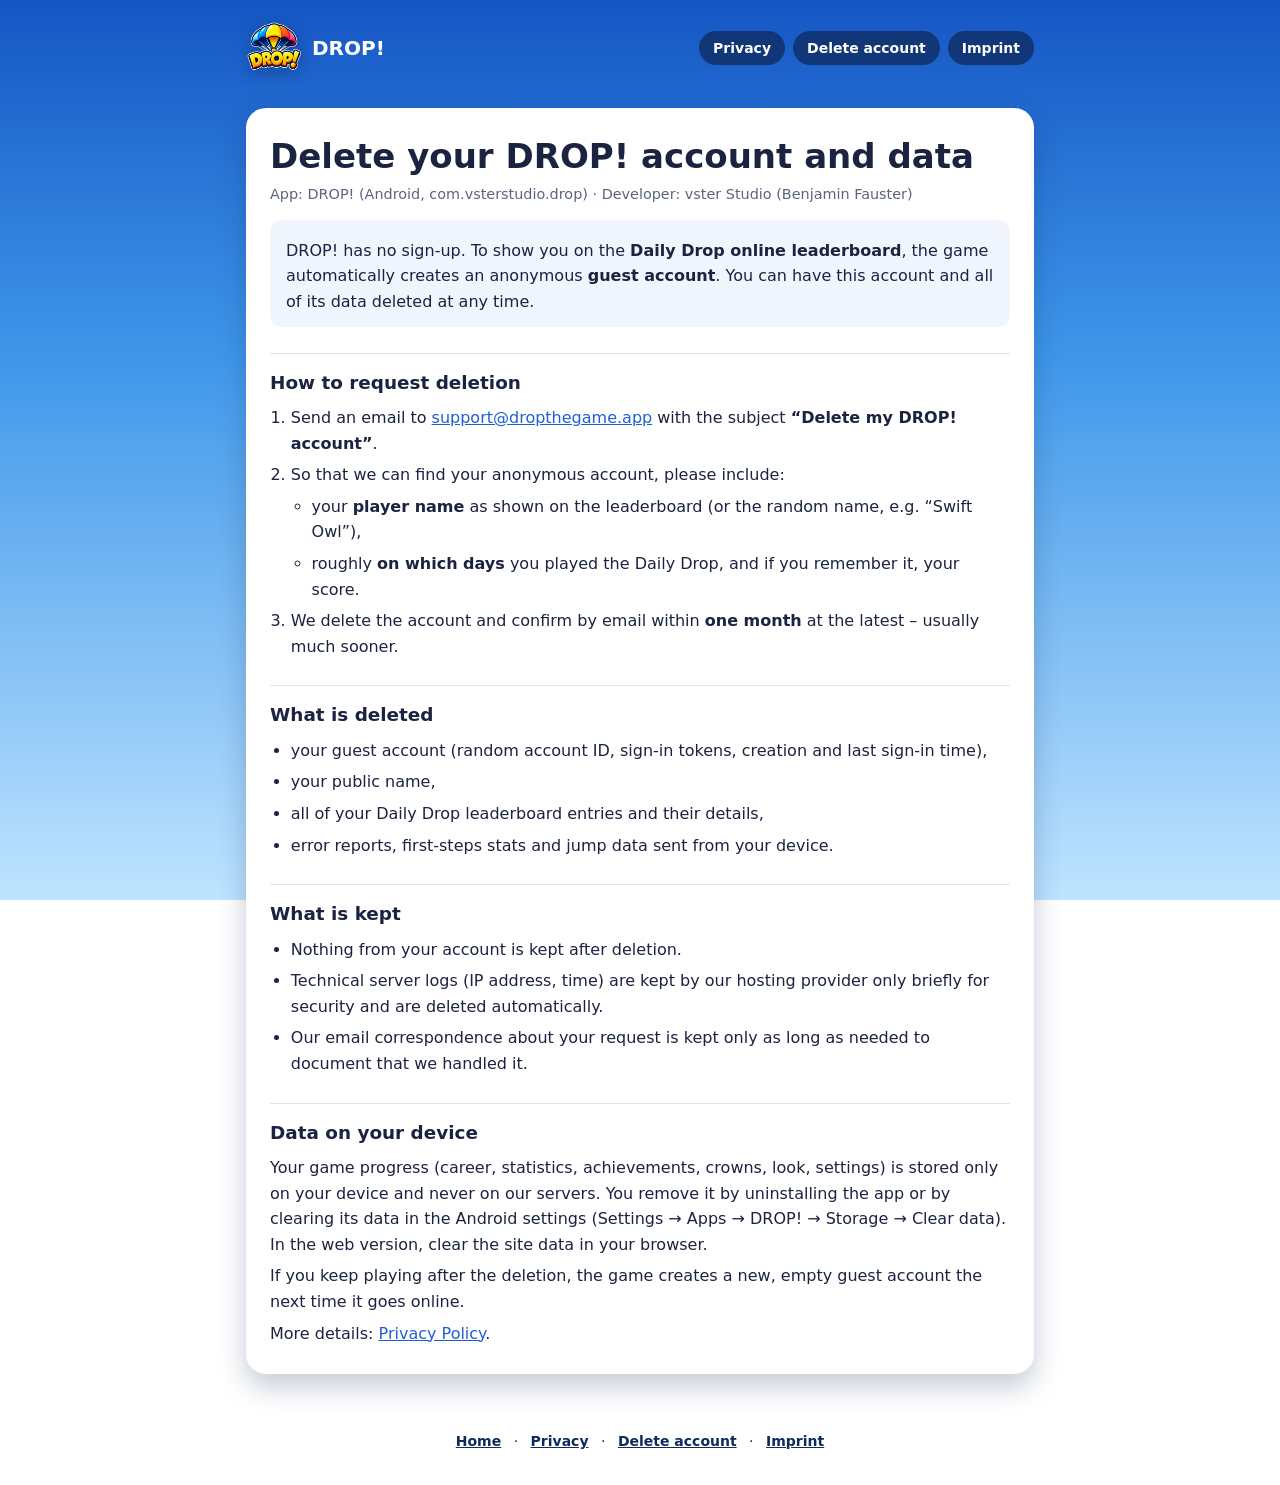
==== delete-account/index.html @ ca047c0c "Datenschutz: Sprungdaten für den künftigen Online-Modus Co-Authored-By: Claude Opus 5.5 <noreply@ant" ====
<!doctype html>
<html lang="en">
<head>
  <meta charset="utf-8">
  <meta name="viewport" content="width=device-width, initial-scale=1">
  <title>DROP! – Delete account</title>
  <meta name="description" content="How to delete your DROP! guest account and Daily Drop leaderboard data.">
  <link rel="icon" type="image/png" sizes="32x32" href="../img/icon-32.png">
  <link rel="stylesheet" href="../legal.css">
</head>
<body>
  <div class="top">
    <a class="home" href="../"><img src="../img/logo.webp" width="432" height="432" alt="">DROP!</a>
    <nav>
      <a href="../privacy/">Privacy</a>
      <a href="../delete-account/">Delete account</a>
      <a href="../imprint/">Imprint</a>
    </nav>
  </div>

  <main>
    <section class="card" id="en" lang="en">
      <h1>Delete your DROP! account and data</h1>
      <p class="meta">App: DROP! (Android, com.vsterstudio.drop) · Developer: vster Studio (Benjamin Fauster)</p>
      <div class="summary">
        <p>DROP! has no sign-up. To show you on the <strong>Daily Drop online leaderboard</strong>, the game automatically creates an anonymous <strong>guest account</strong>. You can have this account and all of its data deleted at any time.</p>
      </div>

      <h2>How to request deletion</h2>
      <ol>
        <li>Send an email to <a href="mailto:support@dropthegame.app?subject=Delete%20my%20DROP!%20account">support@dropthegame.app</a> with the subject <strong>“Delete my DROP! account”</strong>.</li>
        <li>So that we can find your anonymous account, please include:
          <ul>
            <li>your <strong>player name</strong> as shown on the leaderboard (or the random name, e.g. “Swift Owl”),</li>
            <li>roughly <strong>on which days</strong> you played the Daily Drop, and if you remember it, your score.</li>
          </ul>
        </li>
        <li>We delete the account and confirm by email within <strong>one month</strong> at the latest – usually much sooner.</li>
      </ol>

      <h2>What is deleted</h2>
      <ul>
        <li>your guest account (random account ID, sign-in tokens, creation and last sign-in time),</li>
        <li>your public name,</li>
        <li>all of your Daily Drop leaderboard entries and their details,</li>
        <li>error reports, first-steps stats and jump data sent from your device.</li>
      </ul>

      <h2>What is kept</h2>
      <ul>
        <li>Nothing from your account is kept after deletion.</li>
        <li>Technical server logs (IP address, time) are kept by our hosting provider only briefly for security and are deleted automatically.</li>
        <li>Our email correspondence about your request is kept only as long as needed to document that we handled it.</li>
      </ul>

      <h2>Data on your device</h2>
      <p>Your game progress (career, statistics, achievements, crowns, look, settings) is stored only on your device and never on our servers. You remove it by uninstalling the app or by clearing its data in the Android settings (Settings → Apps → DROP! → Storage → Clear data). In the web version, clear the site data in your browser.</p>
      <p>If you keep playing after the deletion, the game creates a new, empty guest account the next time it goes online.</p>
      <p>More details: <a href="../privacy/#en">Privacy Policy</a>.</p>
    </section>

  </main>

  <footer>
    <a href="../">Home</a> · <a href="../privacy/">Privacy</a> · <a href="../delete-account/">Delete account</a> · <a href="../imprint/">Imprint</a>
  </footer>
</body>
</html>
---- legal.css ----
/* Gemeinsamer Stil für Datenschutz, Konto löschen und Impressum */
:root {
  --sky-top: #1556c4;
  --sky-low: #bfe4ff;
  --card: #ffffff;
  --text: #1b2340;
  --muted: #5b6380;
  --accent: #1f5fd6;
  --line: #dfe3ef;
  --soft: #f1f5fd;
  --gold: #ffd23a;
}
@media (prefers-color-scheme: dark) {
  :root {
    --card: #161d38;
    --text: #e6e9f5;
    --muted: #a2a9c6;
    --accent: #8fb3ff;
    --line: #2a3358;
    --soft: #0f1630;
  }
}
* { margin: 0; padding: 0; box-sizing: border-box; }
body {
  font: 16px/1.6 system-ui, -apple-system, "Segoe UI", Roboto, Arial, sans-serif;
  color: var(--text);
  background: linear-gradient(180deg, var(--sky-top) 0%, #3f97ea 40%, var(--sky-low) 100%);
  background-attachment: fixed;
  min-height: 100vh;
}
.top {
  max-width: 820px;
  margin: 0 auto;
  padding: 20px 16px 8px;
  display: flex;
  align-items: center;
  justify-content: space-between;
  gap: 12px;
}
.top a.home { display: flex; align-items: center; gap: 10px; color: #fff; text-decoration: none; font-weight: 900; font-size: 20px; }
.top a.home img { width: 56px; height: 56px; filter: drop-shadow(0 4px 8px rgba(0, 0, 0, 0.25)); }
.top nav { display: flex; gap: 8px; flex-wrap: wrap; justify-content: flex-end; }
.top nav a {
  padding: 6px 14px;
  border-radius: 999px;
  background: rgba(15, 42, 92, 0.75);
  color: #fff;
  text-decoration: none;
  font-weight: 700;
  font-size: 14px;
}
@media (max-width: 560px) {
  .top { flex-wrap: wrap; }
  .top nav { width: 100%; justify-content: flex-start; }
}
main { max-width: 820px; margin: 0 auto; padding: 8px 16px 48px; }
.card {
  background: var(--card);
  border-radius: 20px;
  padding: 8px 24px 28px;
  margin-top: 16px;
  box-shadow: 0 12px 28px rgba(15, 42, 92, 0.25);
}
@media (max-width: 520px) { .card { padding: 4px 16px 22px; } }
h1 { font-size: clamp(26px, 6vw, 34px); line-height: 1.2; margin: 20px 0 4px; }
h2 { font-size: 1.15rem; margin: 26px 0 8px; padding-top: 14px; border-top: 1px solid var(--line); }
h3 { font-size: 1rem; margin: 16px 0 4px; }
p, li { overflow-wrap: anywhere; margin-top: 6px; }
ul, ol { padding-left: 1.3em; }
a { color: var(--accent); }
.meta { color: var(--muted); font-size: 0.9rem; }
.summary { background: var(--soft); border-radius: 12px; padding: 12px 16px; margin-top: 14px; }
.lang { display: flex; gap: 10px; margin-top: 12px; flex-wrap: wrap; }
.lang a {
  padding: 4px 14px;
  border: 1px solid var(--line);
  border-radius: 999px;
  text-decoration: none;
  font-size: 14px;
}
footer { text-align: center; color: #0f2a5c; font-size: 14px; padding: 8px 16px 32px; }
footer a { color: inherit; font-weight: 700; margin: 0 8px; }
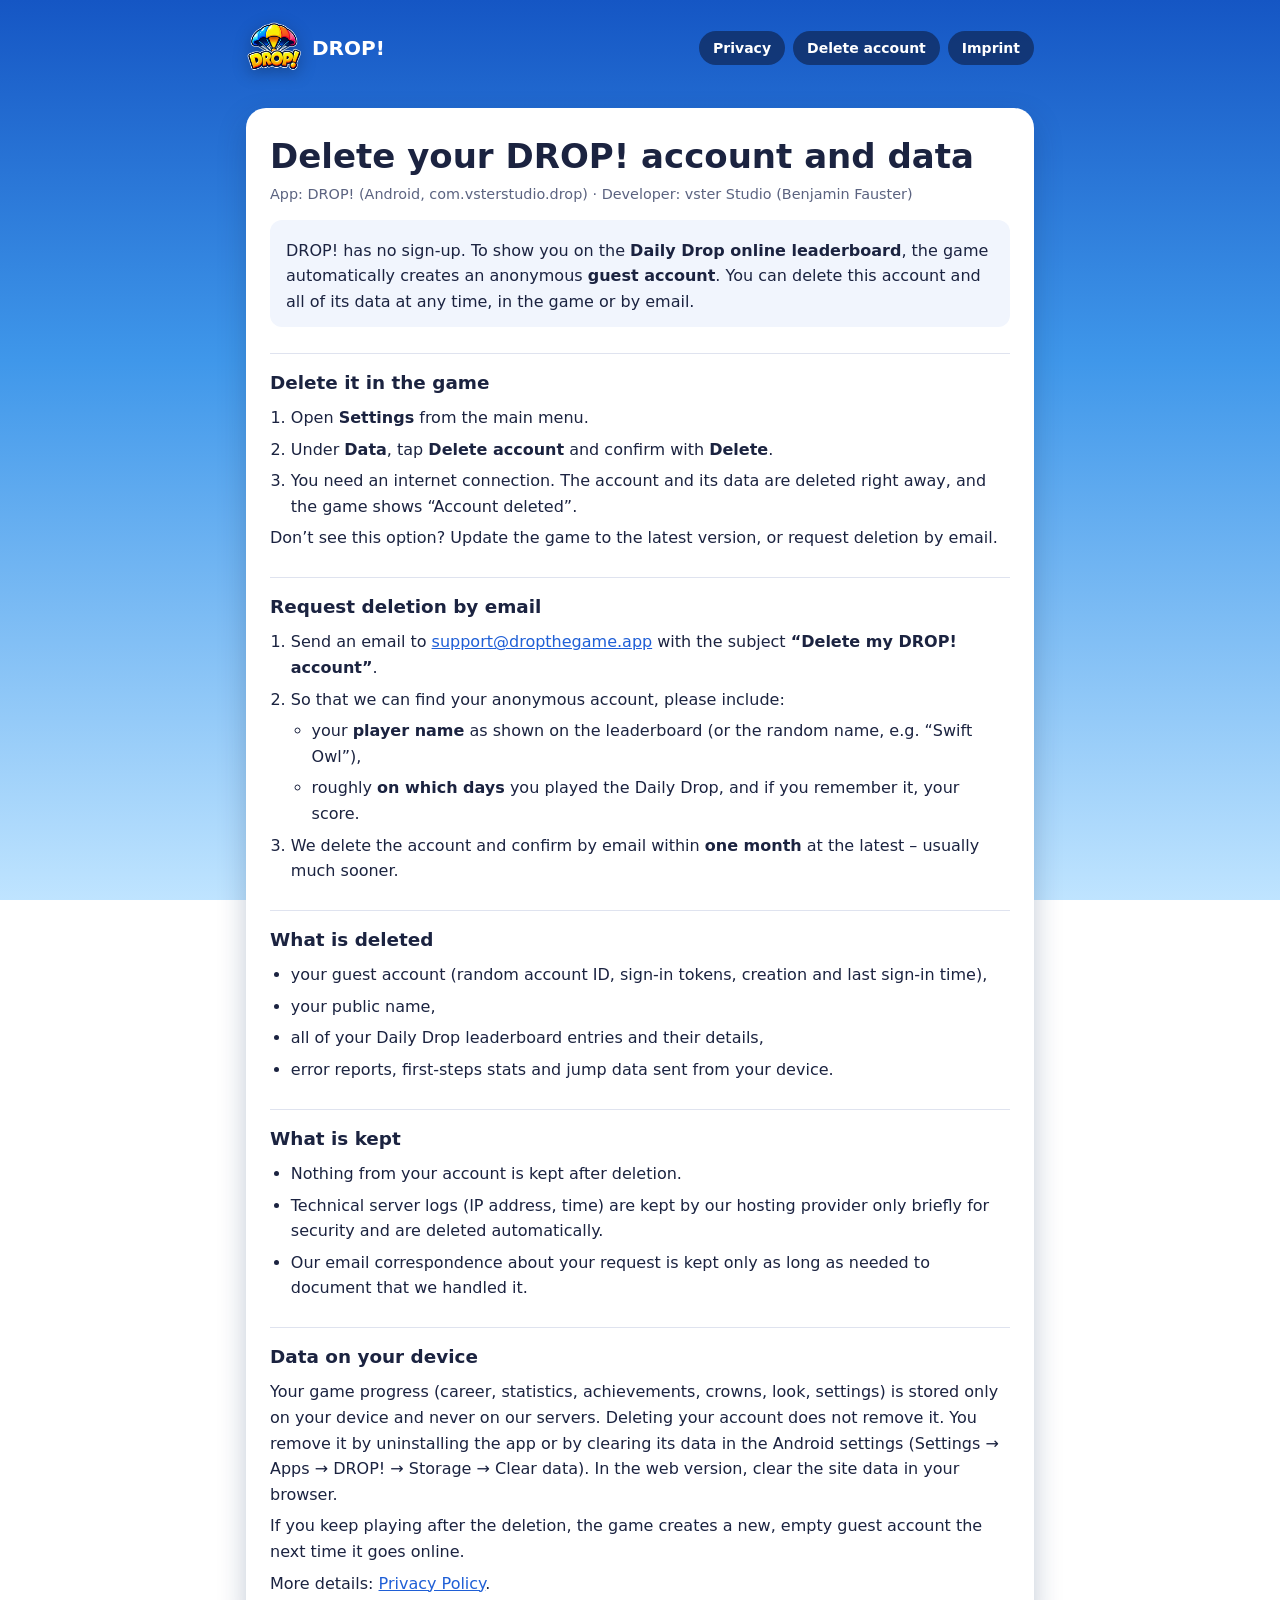
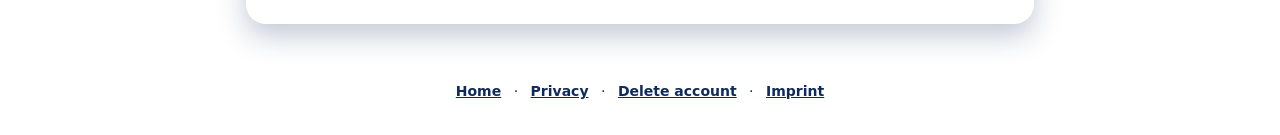
==== commit ae88a242: "Konto löschen: Anleitung für die Löschung im Spiel ergänzt Co-Authored-By: Claude Opus 5.5 <noreply@" ====
--- a/delete-account/index.html
+++ b/delete-account/index.html
@@ -23,10 +23,18 @@
       <h1>Delete your DROP! account and data</h1>
       <p class="meta">App: DROP! (Android, com.vsterstudio.drop) · Developer: vster Studio (Benjamin Fauster)</p>
       <div class="summary">
-        <p>DROP! has no sign-up. To show you on the <strong>Daily Drop online leaderboard</strong>, the game automatically creates an anonymous <strong>guest account</strong>. You can have this account and all of its data deleted at any time.</p>
+        <p>DROP! has no sign-up. To show you on the <strong>Daily Drop online leaderboard</strong>, the game automatically creates an anonymous <strong>guest account</strong>. You can delete this account and all of its data at any time, in the game or by email.</p>
       </div>
 
-      <h2>How to request deletion</h2>
+      <h2>Delete it in the game</h2>
+      <ol>
+        <li>Open <strong>Settings</strong> from the main menu.</li>
+        <li>Under <strong>Data</strong>, tap <strong>Delete account</strong> and confirm with <strong>Delete</strong>.</li>
+        <li>You need an internet connection. The account and its data are deleted right away, and the game shows “Account deleted”.</li>
+      </ol>
+      <p>Don’t see this option? Update the game to the latest version, or request deletion by email.</p>
+
+      <h2>Request deletion by email</h2>
       <ol>
         <li>Send an email to <a href="mailto:support@dropthegame.app?subject=Delete%20my%20DROP!%20account">support@dropthegame.app</a> with the subject <strong>“Delete my DROP! account”</strong>.</li>
         <li>So that we can find your anonymous account, please include:
@@ -54,7 +62,7 @@
       </ul>
 
       <h2>Data on your device</h2>
-      <p>Your game progress (career, statistics, achievements, crowns, look, settings) is stored only on your device and never on our servers. You remove it by uninstalling the app or by clearing its data in the Android settings (Settings → Apps → DROP! → Storage → Clear data). In the web version, clear the site data in your browser.</p>
+      <p>Your game progress (career, statistics, achievements, crowns, look, settings) is stored only on your device and never on our servers. Deleting your account does not remove it. You remove it by uninstalling the app or by clearing its data in the Android settings (Settings → Apps → DROP! → Storage → Clear data). In the web version, clear the site data in your browser.</p>
       <p>If you keep playing after the deletion, the game creates a new, empty guest account the next time it goes online.</p>
       <p>More details: <a href="../privacy/#en">Privacy Policy</a>.</p>
     </section>
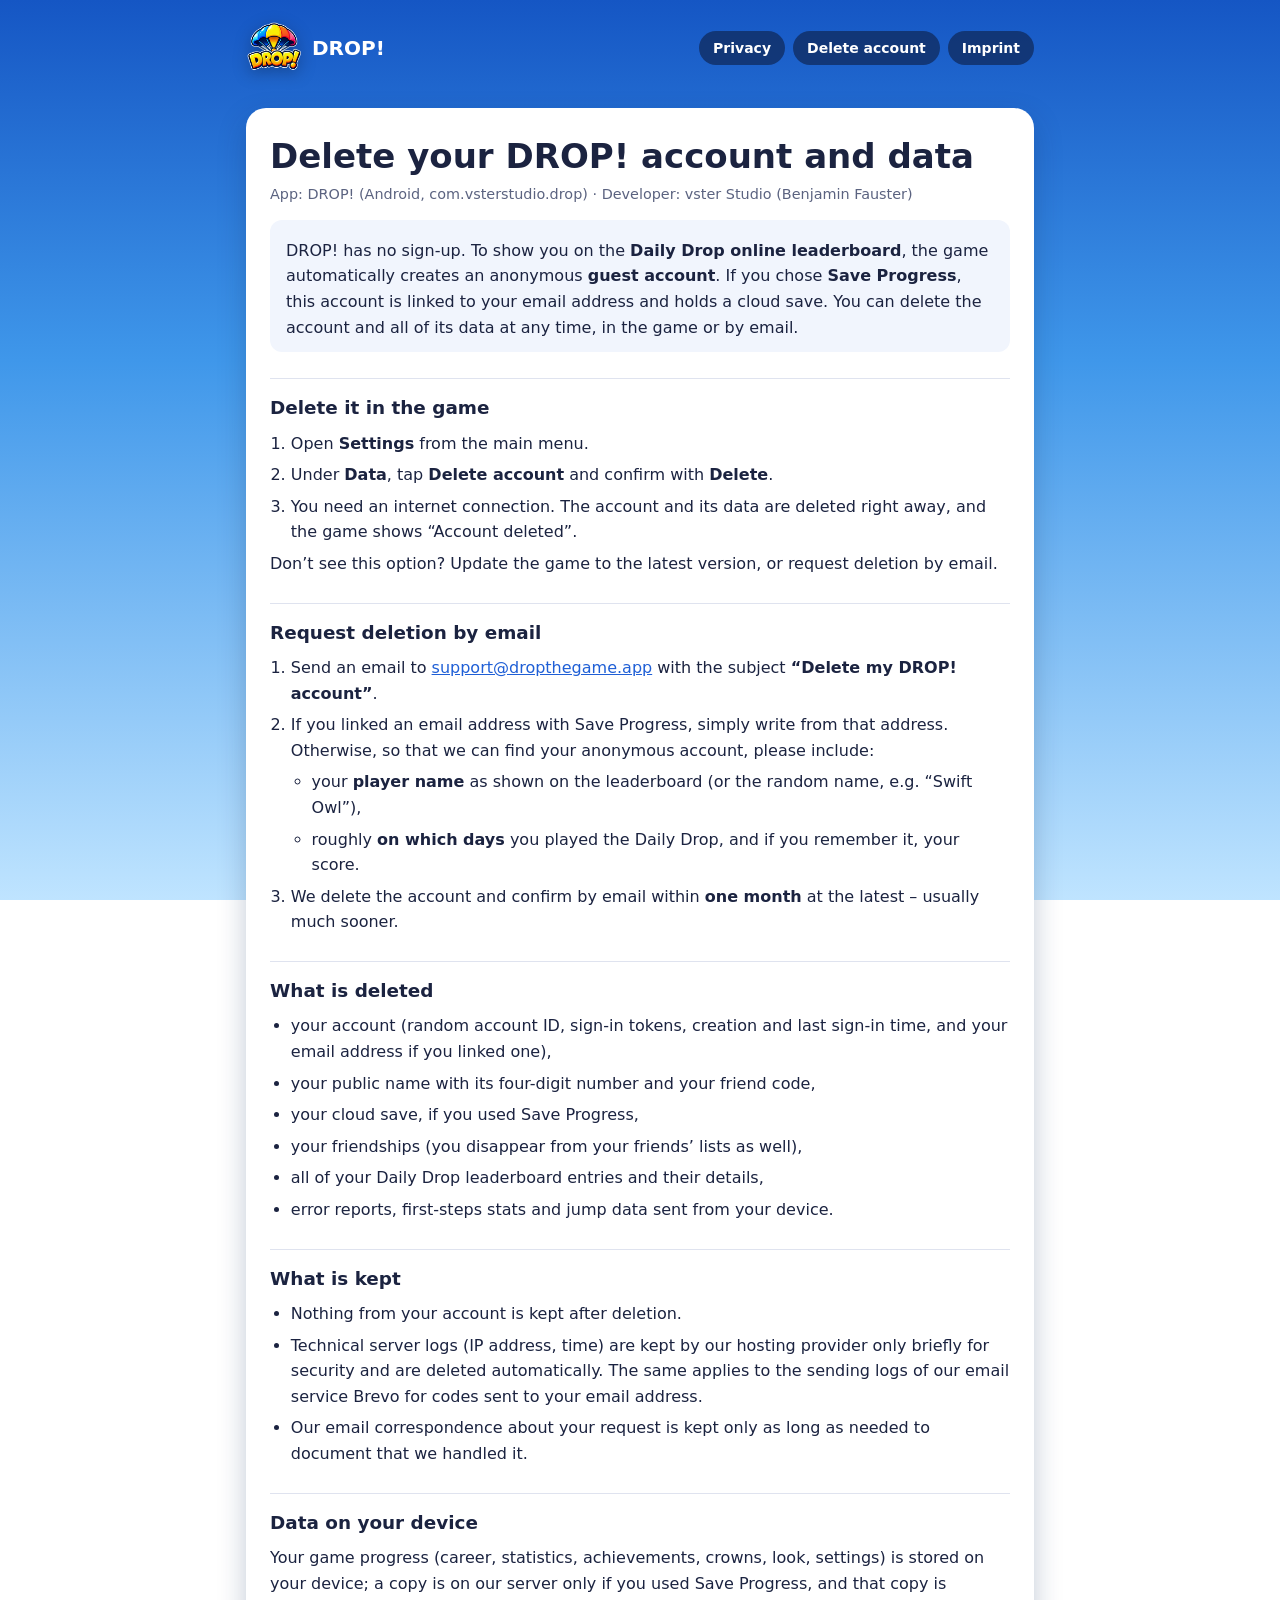
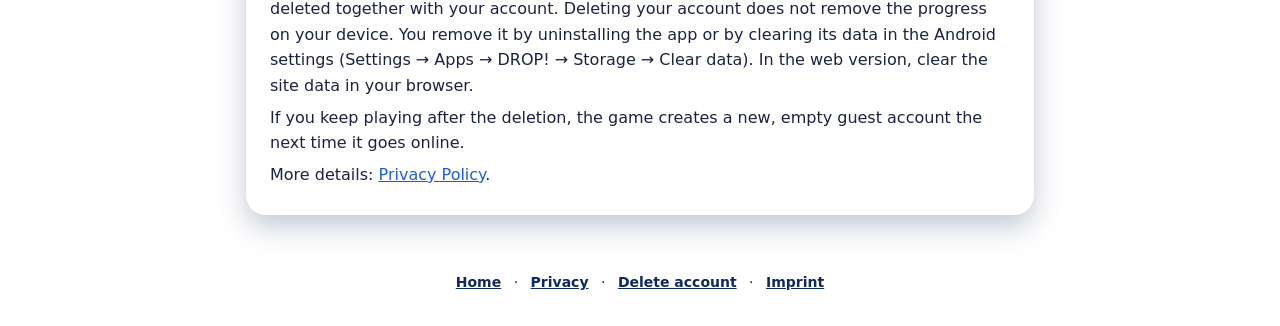
==== commit c4d5ddc2: "Datenschutz + Konto löschen: E-Mail-Login, Cloud-Spielstand, Freunde, Kennnummer, Brevo Co-Authored-" ====
--- a/delete-account/index.html
+++ b/delete-account/index.html
@@ -23,7 +23,7 @@
       <h1>Delete your DROP! account and data</h1>
       <p class="meta">App: DROP! (Android, com.vsterstudio.drop) · Developer: vster Studio (Benjamin Fauster)</p>
       <div class="summary">
-        <p>DROP! has no sign-up. To show you on the <strong>Daily Drop online leaderboard</strong>, the game automatically creates an anonymous <strong>guest account</strong>. You can delete this account and all of its data at any time, in the game or by email.</p>
+        <p>DROP! has no sign-up. To show you on the <strong>Daily Drop online leaderboard</strong>, the game automatically creates an anonymous <strong>guest account</strong>. If you chose <strong>Save Progress</strong>, this account is linked to your email address and holds a cloud save. You can delete the account and all of its data at any time, in the game or by email.</p>
       </div>
 
       <h2>Delete it in the game</h2>
@@ -37,7 +37,7 @@
       <h2>Request deletion by email</h2>
       <ol>
         <li>Send an email to <a href="mailto:support@dropthegame.app?subject=Delete%20my%20DROP!%20account">support@dropthegame.app</a> with the subject <strong>“Delete my DROP! account”</strong>.</li>
-        <li>So that we can find your anonymous account, please include:
+        <li>If you linked an email address with Save Progress, simply write from that address. Otherwise, so that we can find your anonymous account, please include:
           <ul>
             <li>your <strong>player name</strong> as shown on the leaderboard (or the random name, e.g. “Swift Owl”),</li>
             <li>roughly <strong>on which days</strong> you played the Daily Drop, and if you remember it, your score.</li>
@@ -48,8 +48,10 @@
 
       <h2>What is deleted</h2>
       <ul>
-        <li>your guest account (random account ID, sign-in tokens, creation and last sign-in time),</li>
-        <li>your public name,</li>
+        <li>your account (random account ID, sign-in tokens, creation and last sign-in time, and your email address if you linked one),</li>
+        <li>your public name with its four-digit number and your friend code,</li>
+        <li>your cloud save, if you used Save Progress,</li>
+        <li>your friendships (you disappear from your friends’ lists as well),</li>
         <li>all of your Daily Drop leaderboard entries and their details,</li>
         <li>error reports, first-steps stats and jump data sent from your device.</li>
       </ul>
@@ -57,12 +59,12 @@
       <h2>What is kept</h2>
       <ul>
         <li>Nothing from your account is kept after deletion.</li>
-        <li>Technical server logs (IP address, time) are kept by our hosting provider only briefly for security and are deleted automatically.</li>
+        <li>Technical server logs (IP address, time) are kept by our hosting provider only briefly for security and are deleted automatically. The same applies to the sending logs of our email service Brevo for codes sent to your email address.</li>
         <li>Our email correspondence about your request is kept only as long as needed to document that we handled it.</li>
       </ul>
 
       <h2>Data on your device</h2>
-      <p>Your game progress (career, statistics, achievements, crowns, look, settings) is stored only on your device and never on our servers. Deleting your account does not remove it. You remove it by uninstalling the app or by clearing its data in the Android settings (Settings → Apps → DROP! → Storage → Clear data). In the web version, clear the site data in your browser.</p>
+      <p>Your game progress (career, statistics, achievements, crowns, look, settings) is stored on your device; a copy is on our server only if you used Save Progress, and that copy is deleted together with your account. Deleting your account does not remove the progress on your device. You remove it by uninstalling the app or by clearing its data in the Android settings (Settings → Apps → DROP! → Storage → Clear data). In the web version, clear the site data in your browser.</p>
       <p>If you keep playing after the deletion, the game creates a new, empty guest account the next time it goes online.</p>
       <p>More details: <a href="../privacy/#en">Privacy Policy</a>.</p>
     </section>
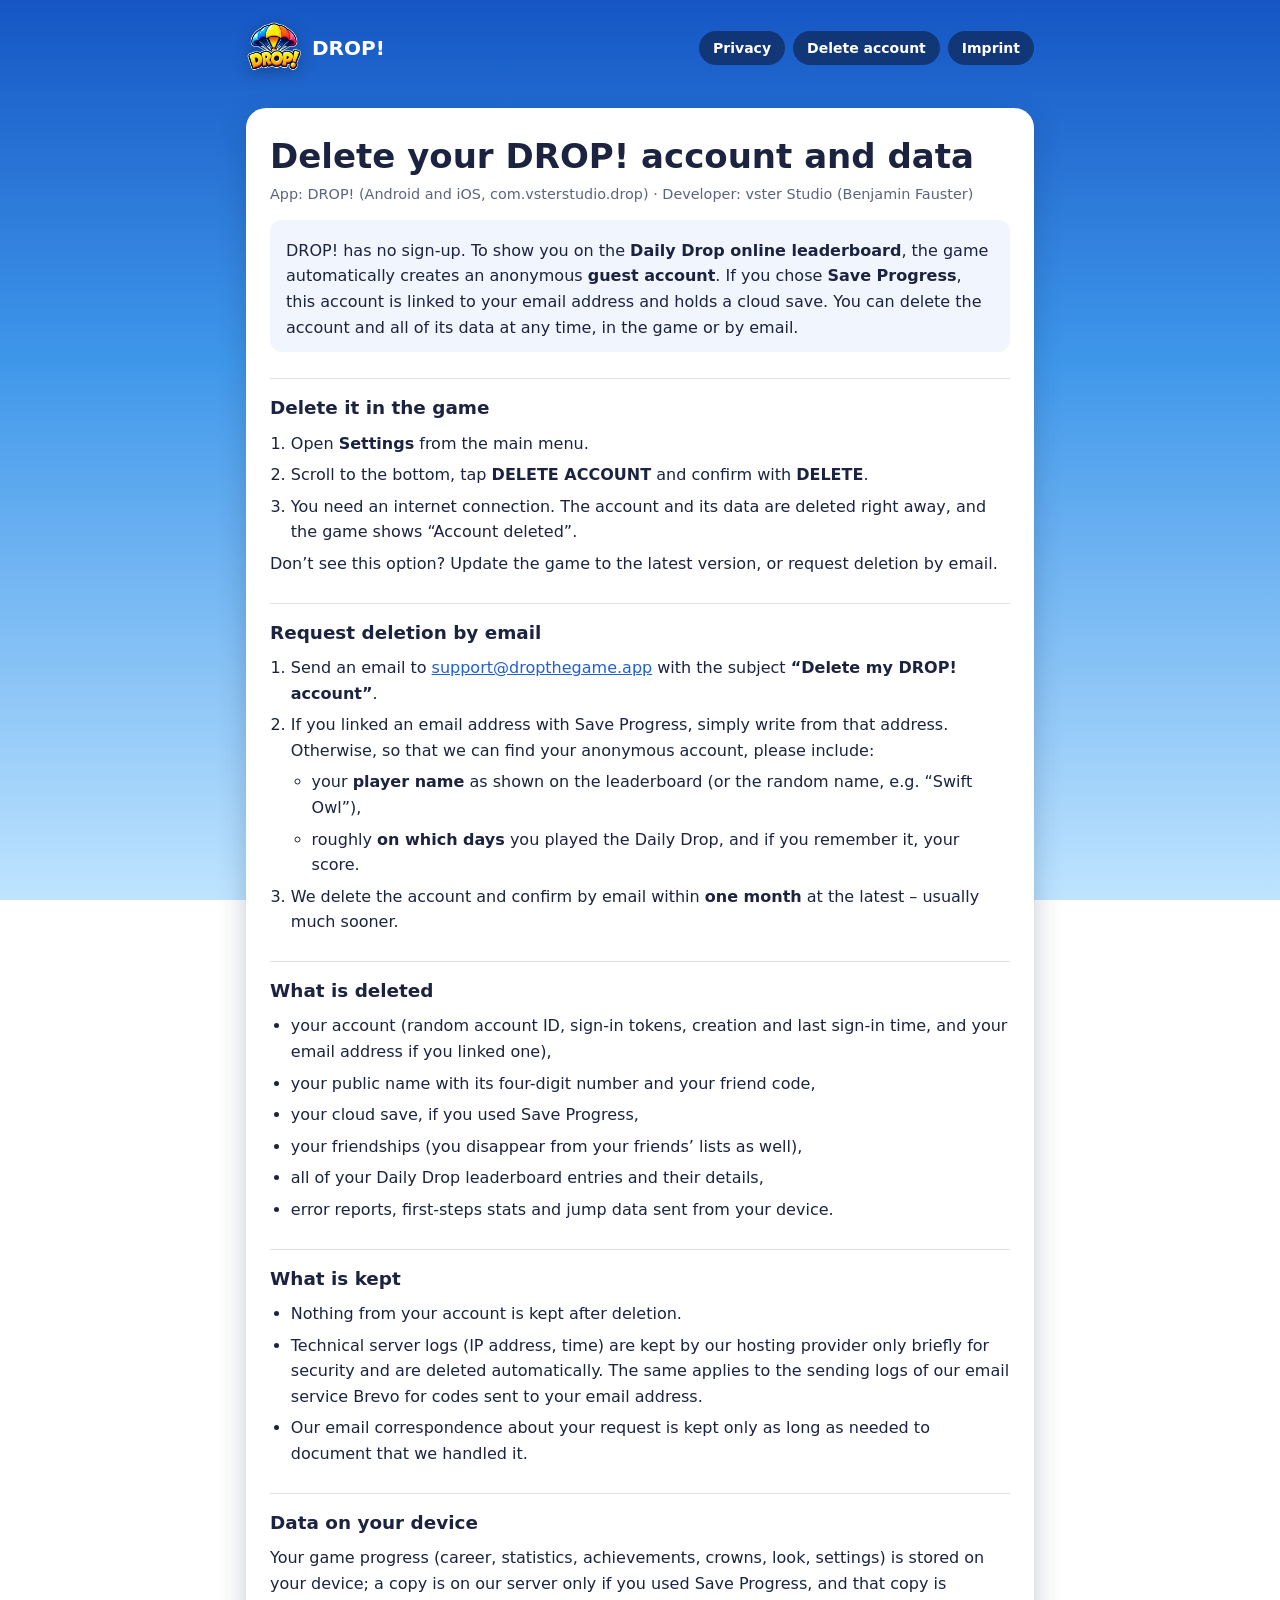
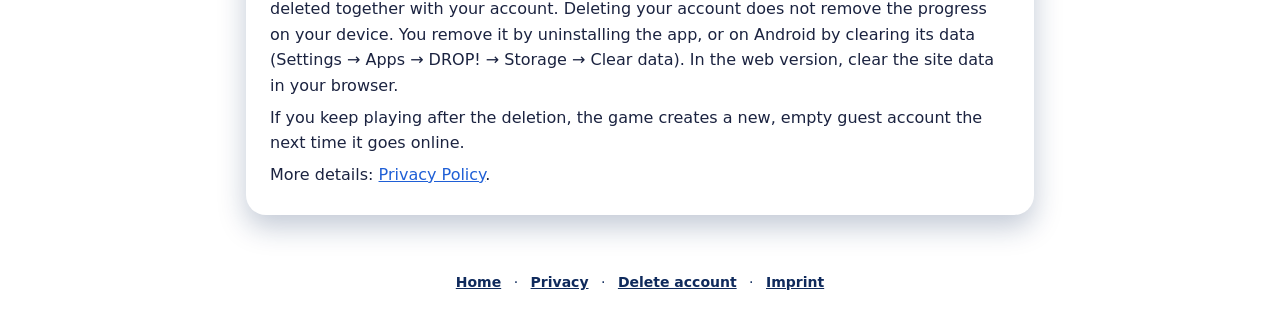
==== commit 950f0e9f: "Datenschutz + Konto löschen: iOS, belohnte Werbung, Erinnerungen, Freundes-Links - iOS-App, App Stor" ====
--- a/delete-account/index.html
+++ b/delete-account/index.html
@@ -21,7 +21,7 @@
   <main>
     <section class="card" id="en" lang="en">
       <h1>Delete your DROP! account and data</h1>
-      <p class="meta">App: DROP! (Android, com.vsterstudio.drop) · Developer: vster Studio (Benjamin Fauster)</p>
+      <p class="meta">App: DROP! (Android and iOS, com.vsterstudio.drop) · Developer: vster Studio (Benjamin Fauster)</p>
       <div class="summary">
         <p>DROP! has no sign-up. To show you on the <strong>Daily Drop online leaderboard</strong>, the game automatically creates an anonymous <strong>guest account</strong>. If you chose <strong>Save Progress</strong>, this account is linked to your email address and holds a cloud save. You can delete the account and all of its data at any time, in the game or by email.</p>
       </div>
@@ -29,7 +29,7 @@
       <h2>Delete it in the game</h2>
       <ol>
         <li>Open <strong>Settings</strong> from the main menu.</li>
-        <li>Under <strong>Data</strong>, tap <strong>Delete account</strong> and confirm with <strong>Delete</strong>.</li>
+        <li>Scroll to the bottom, tap <strong>DELETE ACCOUNT</strong> and confirm with <strong>DELETE</strong>.</li>
         <li>You need an internet connection. The account and its data are deleted right away, and the game shows “Account deleted”.</li>
       </ol>
       <p>Don’t see this option? Update the game to the latest version, or request deletion by email.</p>
@@ -64,7 +64,7 @@
       </ul>
 
       <h2>Data on your device</h2>
-      <p>Your game progress (career, statistics, achievements, crowns, look, settings) is stored on your device; a copy is on our server only if you used Save Progress, and that copy is deleted together with your account. Deleting your account does not remove the progress on your device. You remove it by uninstalling the app or by clearing its data in the Android settings (Settings → Apps → DROP! → Storage → Clear data). In the web version, clear the site data in your browser.</p>
+      <p>Your game progress (career, statistics, achievements, crowns, look, settings) is stored on your device; a copy is on our server only if you used Save Progress, and that copy is deleted together with your account. Deleting your account does not remove the progress on your device. You remove it by uninstalling the app, or on Android by clearing its data (Settings → Apps → DROP! → Storage → Clear data). In the web version, clear the site data in your browser.</p>
       <p>If you keep playing after the deletion, the game creates a new, empty guest account the next time it goes online.</p>
       <p>More details: <a href="../privacy/#en">Privacy Policy</a>.</p>
     </section>
@@ -74,5 +74,7 @@
   <footer>
     <a href="../">Home</a> · <a href="../privacy/">Privacy</a> · <a href="../delete-account/">Delete account</a> · <a href="../imprint/">Imprint</a>
   </footer>
+  <!-- Besucherzähler GoatCounter: ohne Cookies, speichert keine IP-Adressen (siehe /privacy/, Abschnitt 6). -->
+  <script data-goatcounter="https://dropthegame.goatcounter.com/count" async src="https://gc.zgo.at/count.js"></script>
 </body>
 </html>
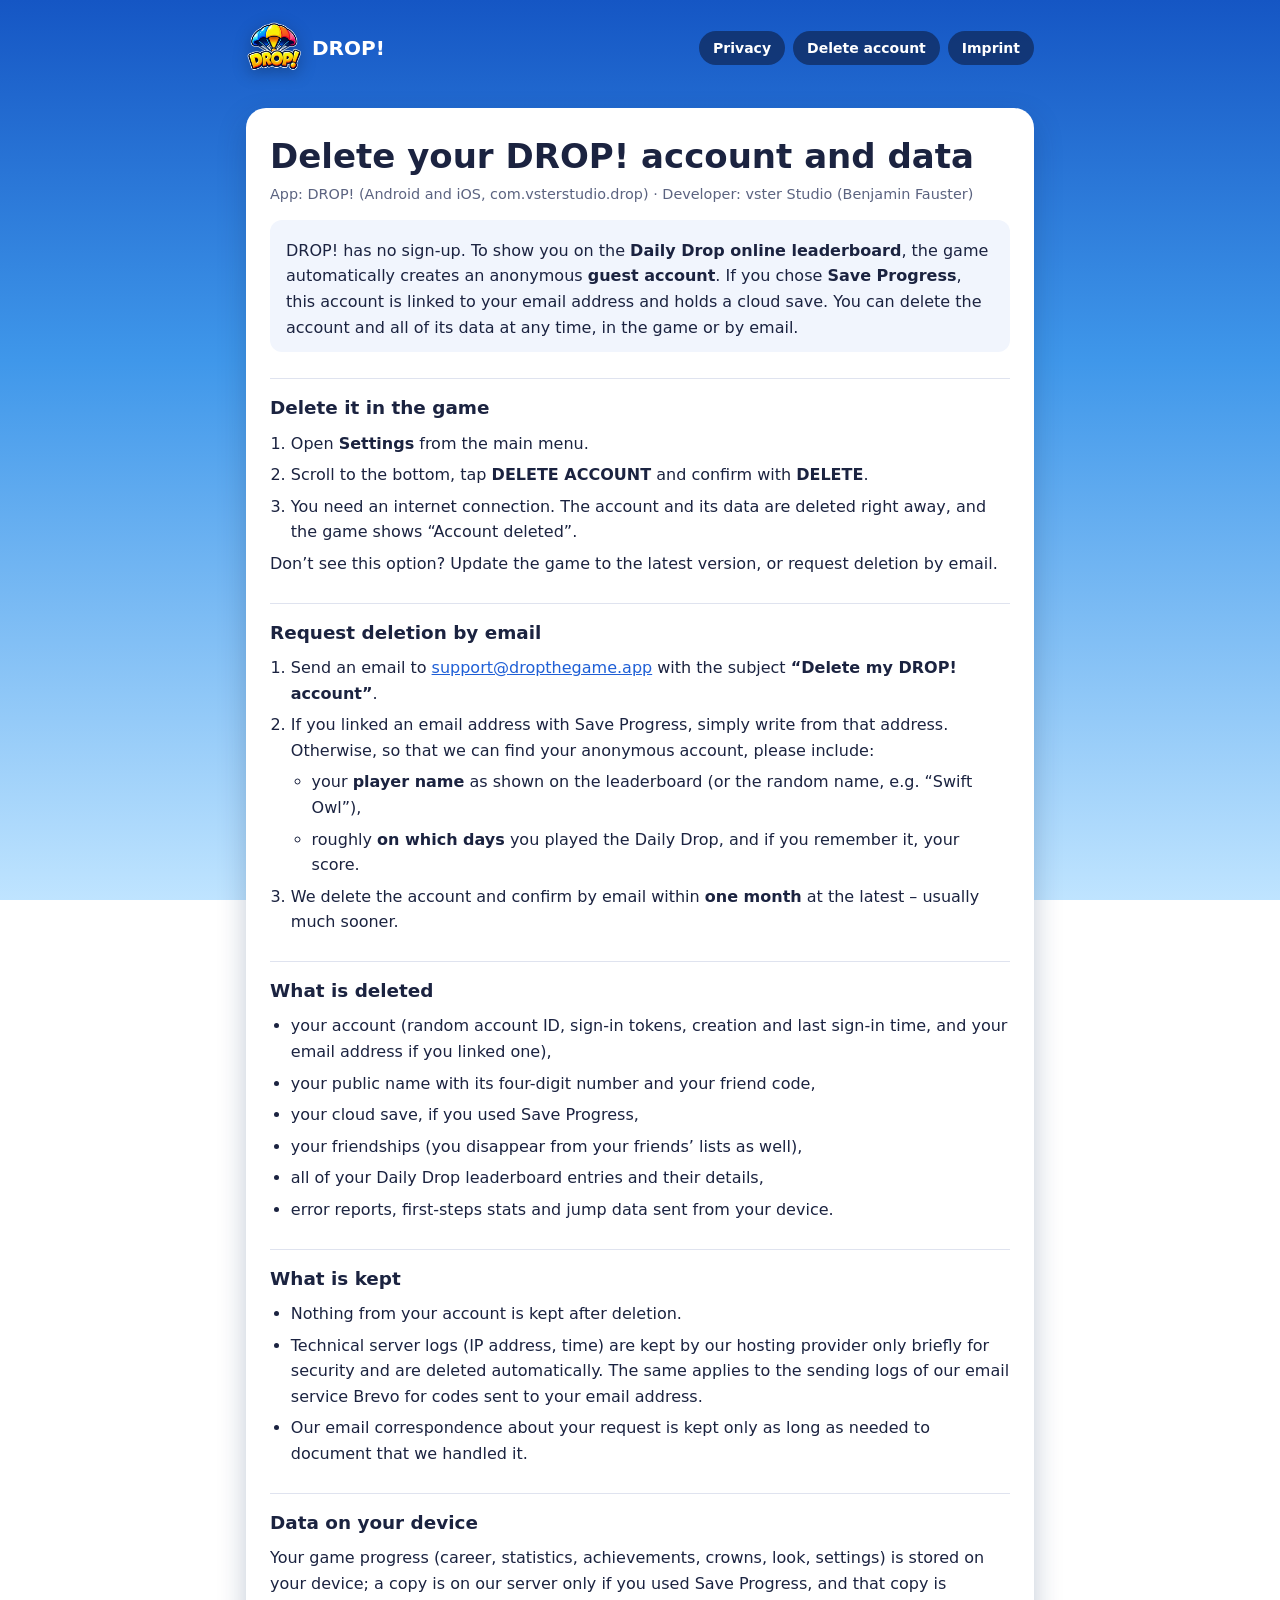
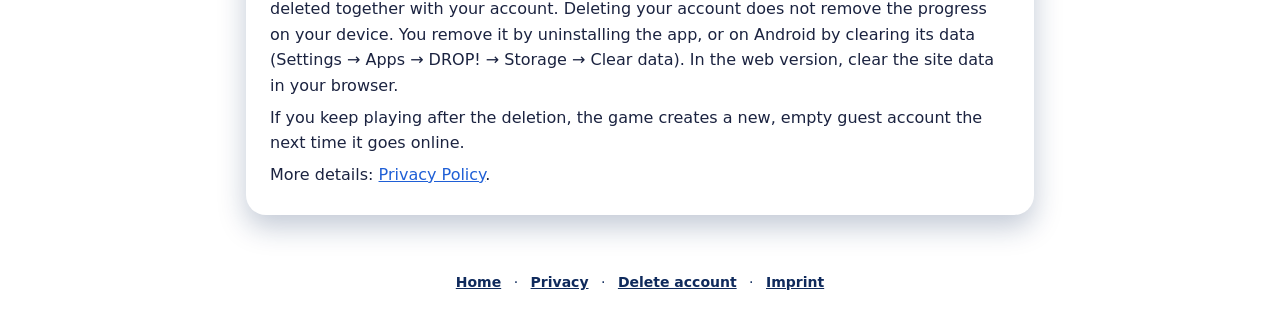
==== commit 9b6eaf78: "SEO: Titel, Intro, FAQ, strukturierte Daten, Teilen-Bild, robots.txt, sitemap, 404-Seite - Startseit" ====
--- a/delete-account/index.html
+++ b/delete-account/index.html
@@ -5,6 +5,15 @@
   <meta name="viewport" content="width=device-width, initial-scale=1">
   <title>DROP! – Delete account</title>
   <meta name="description" content="How to delete your DROP! guest account and Daily Drop leaderboard data.">
+  <link rel="canonical" href="https://dropthegame.app/delete-account/">
+  <meta name="theme-color" content="#1d6fd1">
+  <meta property="og:site_name" content="DROP!">
+  <meta property="og:title" content="DROP! – Delete account">
+  <meta property="og:description" content="How to delete your DROP! guest account and Daily Drop leaderboard data.">
+  <meta property="og:image" content="https://dropthegame.app/img/og-image.jpg">
+  <meta property="og:url" content="https://dropthegame.app/delete-account/">
+  <meta property="og:type" content="website">
+  <meta name="twitter:card" content="summary_large_image">
   <link rel="icon" type="image/png" sizes="32x32" href="../img/icon-32.png">
   <link rel="stylesheet" href="../legal.css">
 </head>
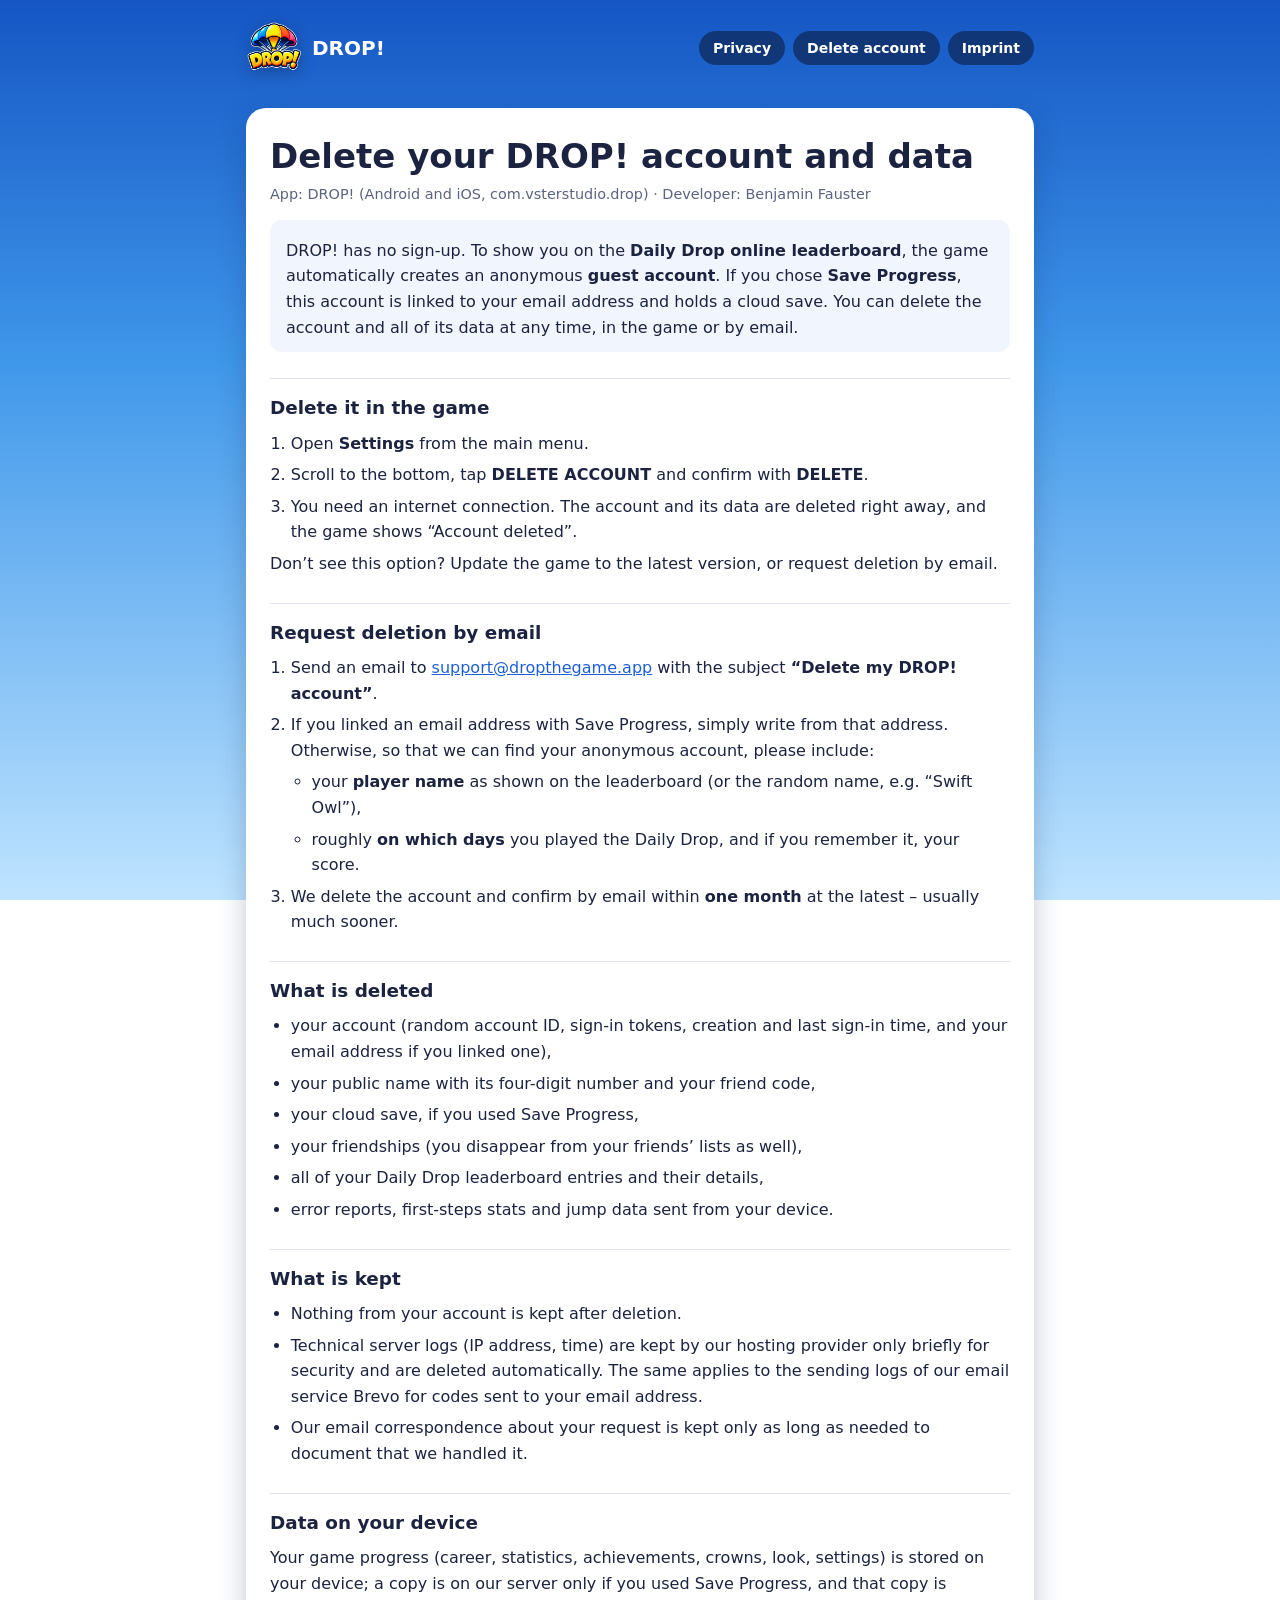
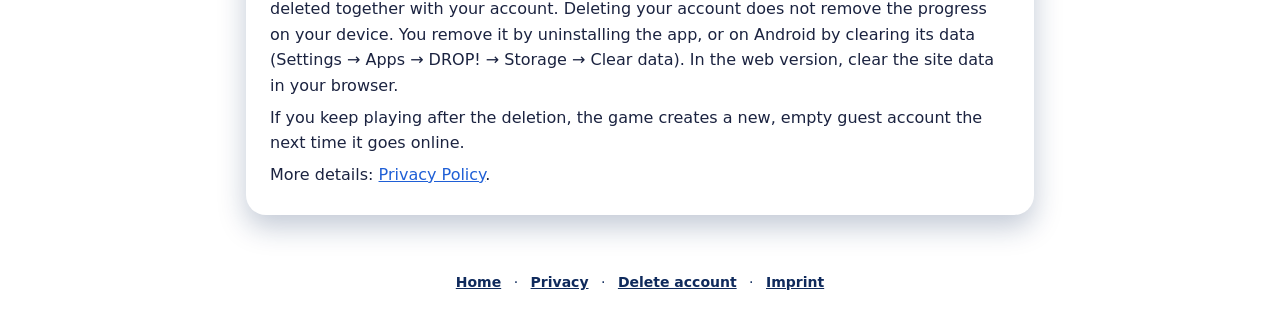
==== commit 09ce8ba1: "Klarname statt vster Studio auf allen Seiten Co-Authored-By: Claude Opus 5.5 <noreply@anthropic.com>" ====
--- a/delete-account/index.html
+++ b/delete-account/index.html
@@ -30,7 +30,7 @@
   <main>
     <section class="card" id="en" lang="en">
       <h1>Delete your DROP! account and data</h1>
-      <p class="meta">App: DROP! (Android and iOS, com.vsterstudio.drop) · Developer: vster Studio (Benjamin Fauster)</p>
+      <p class="meta">App: DROP! (Android and iOS, com.vsterstudio.drop) · Developer: Benjamin Fauster</p>
       <div class="summary">
         <p>DROP! has no sign-up. To show you on the <strong>Daily Drop online leaderboard</strong>, the game automatically creates an anonymous <strong>guest account</strong>. If you chose <strong>Save Progress</strong>, this account is linked to your email address and holds a cloud save. You can delete the account and all of its data at any time, in the game or by email.</p>
       </div>
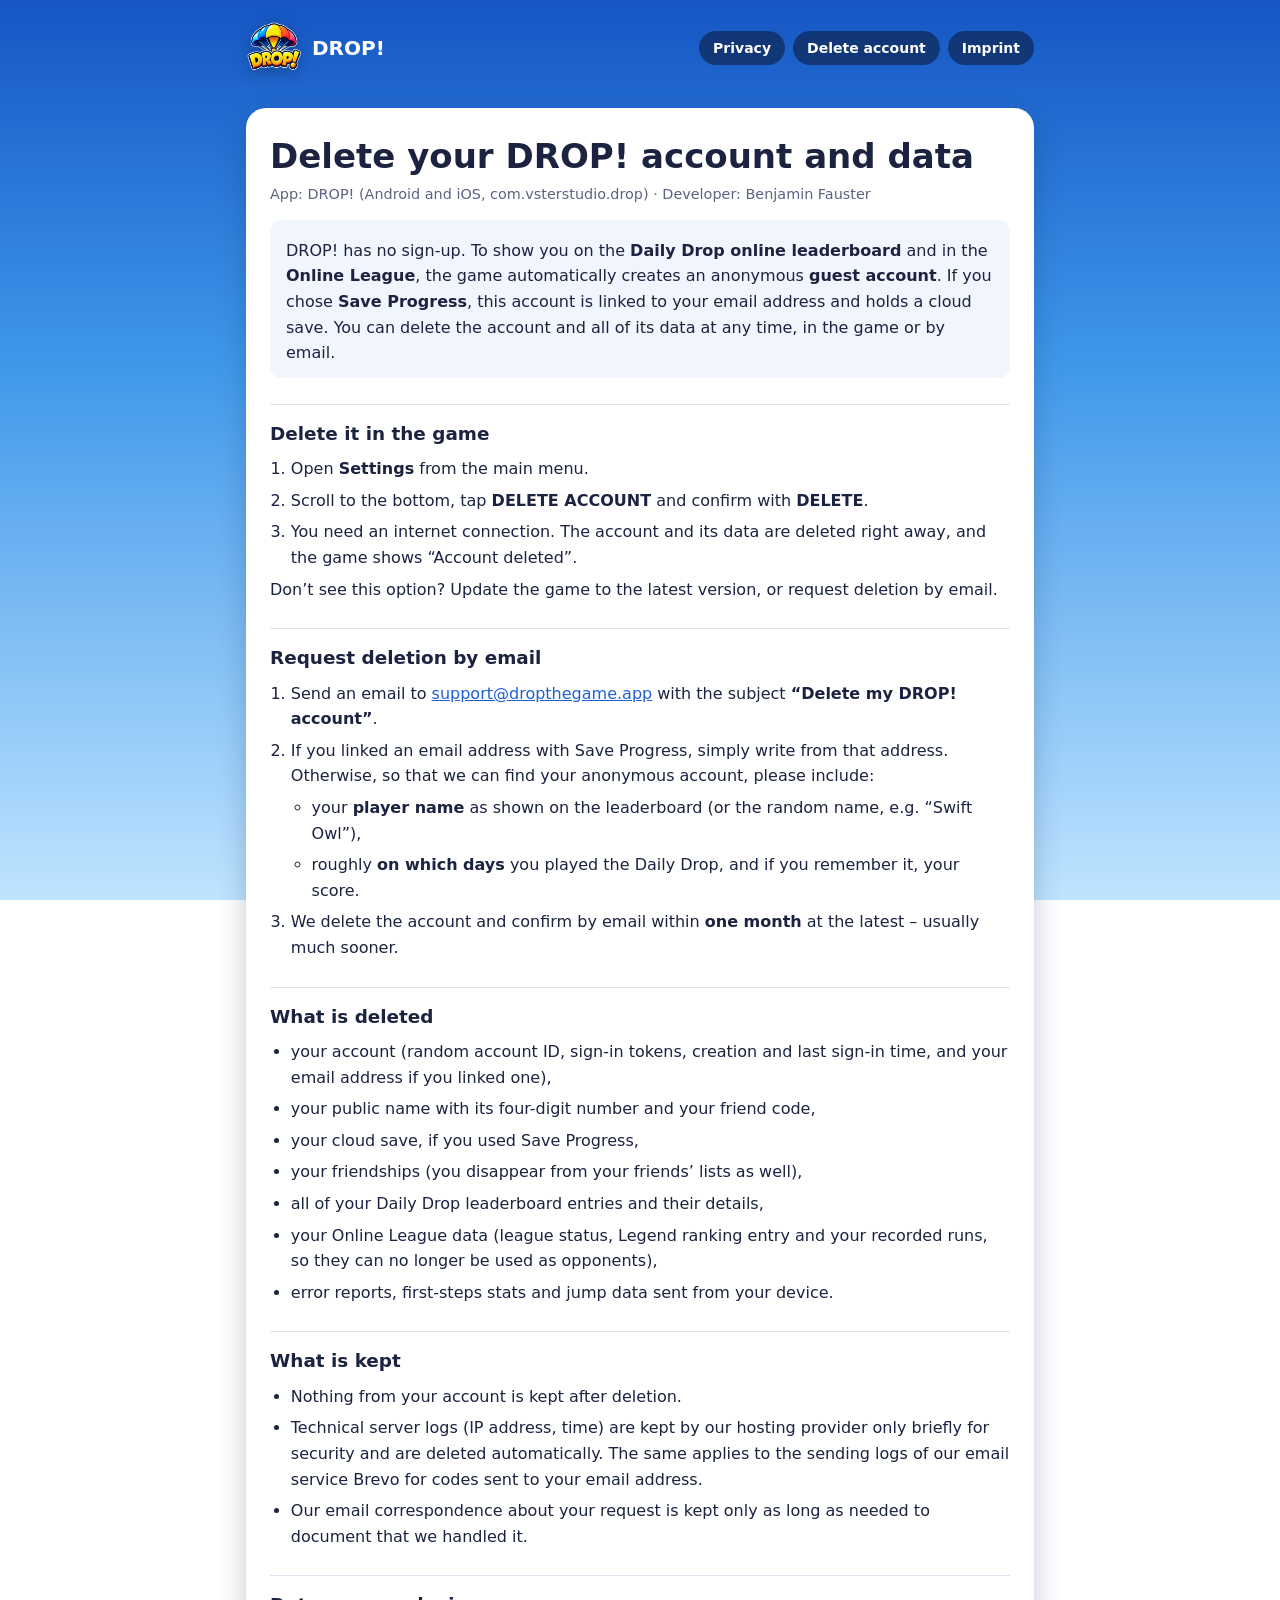
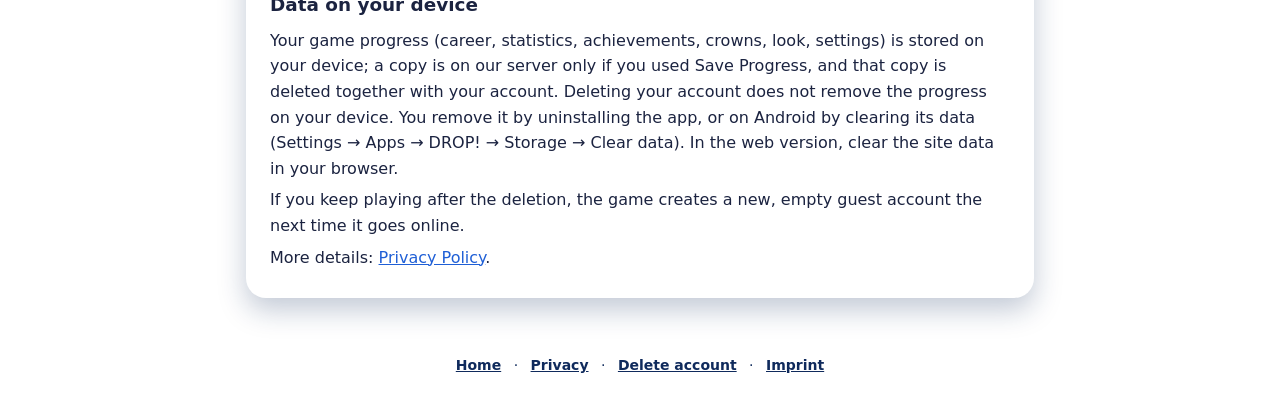
==== commit 3a47e9a8: "Datenschutz: Online League (Gegner-Läufe, Liga-Stand für Freunde, Legend-Rangliste) Co-Authored-By: " ====
--- a/delete-account/index.html
+++ b/delete-account/index.html
@@ -32,7 +32,7 @@
       <h1>Delete your DROP! account and data</h1>
       <p class="meta">App: DROP! (Android and iOS, com.vsterstudio.drop) · Developer: Benjamin Fauster</p>
       <div class="summary">
-        <p>DROP! has no sign-up. To show you on the <strong>Daily Drop online leaderboard</strong>, the game automatically creates an anonymous <strong>guest account</strong>. If you chose <strong>Save Progress</strong>, this account is linked to your email address and holds a cloud save. You can delete the account and all of its data at any time, in the game or by email.</p>
+        <p>DROP! has no sign-up. To show you on the <strong>Daily Drop online leaderboard</strong> and in the <strong>Online League</strong>, the game automatically creates an anonymous <strong>guest account</strong>. If you chose <strong>Save Progress</strong>, this account is linked to your email address and holds a cloud save. You can delete the account and all of its data at any time, in the game or by email.</p>
       </div>
 
       <h2>Delete it in the game</h2>
@@ -62,6 +62,7 @@
         <li>your cloud save, if you used Save Progress,</li>
         <li>your friendships (you disappear from your friends’ lists as well),</li>
         <li>all of your Daily Drop leaderboard entries and their details,</li>
+        <li>your Online League data (league status, Legend ranking entry and your recorded runs, so they can no longer be used as opponents),</li>
         <li>error reports, first-steps stats and jump data sent from your device.</li>
       </ul>
 
